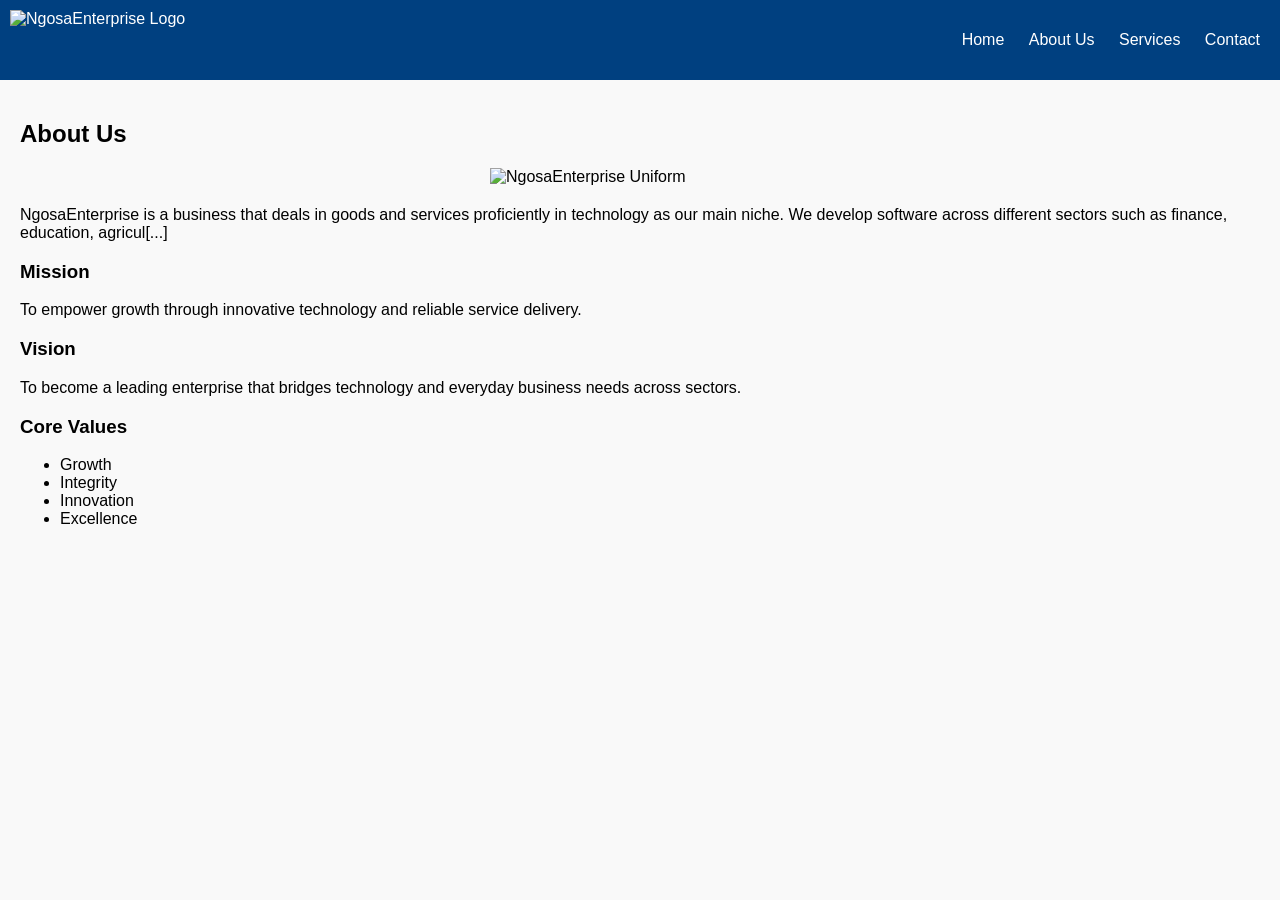
==== about.html @ 55efbb91 "Move website files to root directory for GitHub Pages deployment" ====
<!DOCTYPE html>
<html lang="en">
<head>
  <meta charset="UTF-8">
  <title>NgosaEnterprise - About Us</title>
  <link rel="stylesheet" href="style.css">
</head>
<body>
  <header>
    <img src="images/logo.png" alt="NgosaEnterprise Logo" class="logo">
    <nav>
      <a href="index.html">Home</a>
      <a href="about.html">About Us</a>
      <a href="services.html">Services</a>
      <a href="contact.html">Contact</a>
    </nav>
  </header>

  <section class="content">
    <h2>About Us</h2>
    <img src="images/uniform.jpg" alt="NgosaEnterprise Uniform" class="about-img">
    <p>NgosaEnterprise is a business that deals in goods and services proficiently in technology as our main niche. We develop software across different sectors such as finance, education, agricul[...]</p>

    <h3>Mission</h3>
    <p>To empower growth through innovative technology and reliable service delivery.</p>

    <h3>Vision</h3>
    <p>To become a leading enterprise that bridges technology and everyday business needs across sectors.</p>

    <h3>Core Values</h3>
    <ul>
      <li>Growth</li>
      <li>Integrity</li>
      <li>Innovation</li>
      <li>Excellence</li>
    </ul>
  </section>
</body>
</html>
---- style.css ----
body {
  font-family: Arial, sans-serif;
  margin: 0;
  background-color: #f9f9f9;
}

header {
  background-color: #004080;
  color: white;
  padding: 10px;
  display: flex;
  align-items: center;
  justify-content: space-between;
}

.logo {
  height: 60px;
}

nav a {
  color: white;
  margin: 0 10px;
  text-decoration: none;
}

nav a:hover {
  text-decoration: underline;
}

.hero {
  background: url("images/banner.jpg") no-repeat center center;
  background-size: cover;
  color: white;
  padding: 100px;
  text-align: center;
}

.features {
  display: flex;
  justify-content: space-around;
  padding: 20px;
}

.feature {
  background: #eee;
  padding: 20px;
  border-radius: 8px;
  width: 30%;
  text-align: center;
}

.content {
  padding: 20px;
}

.about-img {
  max-width: 300px;
  display: block;
  margin: 20px auto;
}

.gallery {
  display: flex;
  justify-content: space-around;
  flex-wrap: wrap;
}

.gallery .item {
  width: 45%;
  margin: 10px;
  text-align: center;
}

.gallery img {
  max-width: 100%;
  border-radius: 8px;
}

.btn {
  background-color: #8B4513;
  color: white;
  padding: 10px 20px;
  margin: 10px;
  border: none;
  cursor: pointer;
  text-decoration: none;
}

.btn:hover {
  background-color: #5a2e0d;
}
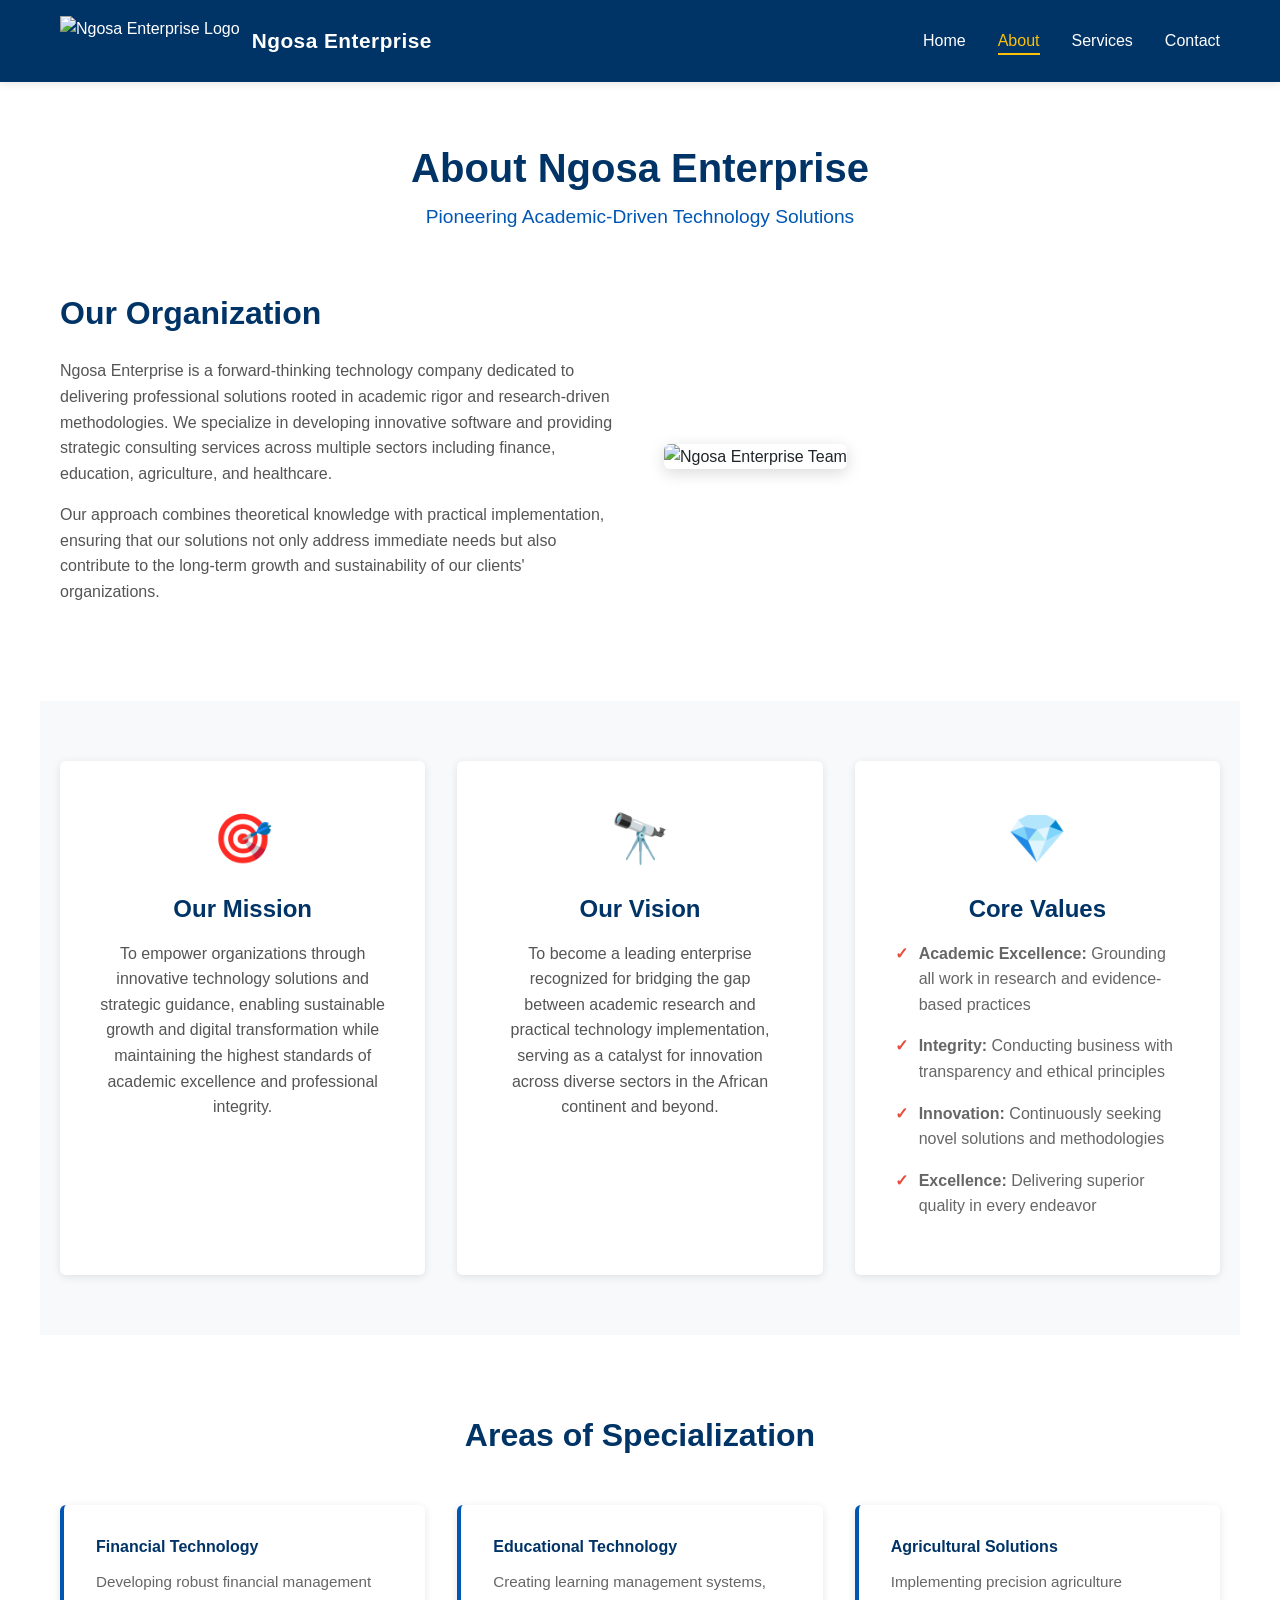
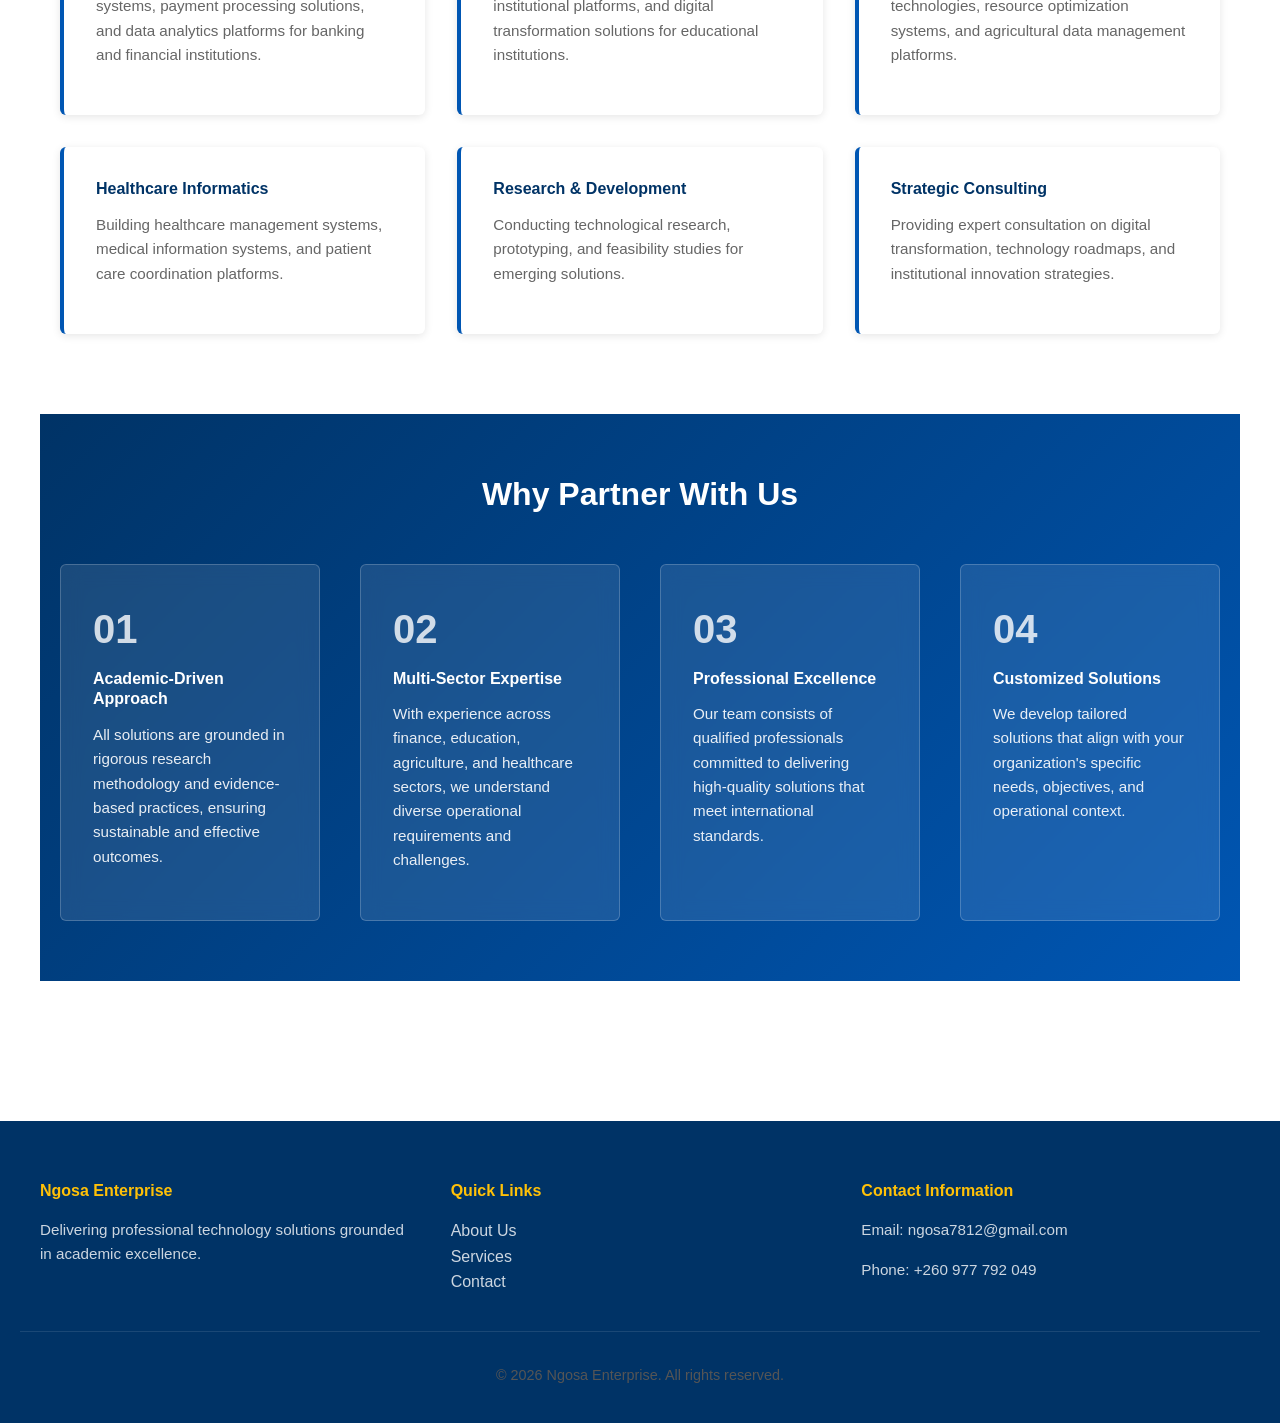
==== commit 0bd94aff: "Redesign website with professional academic standards and improved UI/UX" ====
--- a/about.html
+++ b/about.html
@@ -2,38 +2,373 @@
 <html lang="en">
 <head>
   <meta charset="UTF-8">
-  <title>NgosaEnterprise - About Us</title>
+  <meta name="viewport" content="width=device-width, initial-scale=1.0">
+  <meta name="description" content="About Ngosa Enterprise - Our mission, vision, and commitment to academic excellence">
+  <title>About Us | Ngosa Enterprise</title>
   <link rel="stylesheet" href="style.css">
 </head>
 <body>
-  <header>
-    <img src="images/logo.png" alt="NgosaEnterprise Logo" class="logo">
-    <nav>
-      <a href="index.html">Home</a>
-      <a href="about.html">About Us</a>
-      <a href="services.html">Services</a>
-      <a href="contact.html">Contact</a>
-    </nav>
-  </header>
-
-  <section class="content">
-    <h2>About Us</h2>
-    <img src="images/uniform.jpg" alt="NgosaEnterprise Uniform" class="about-img">
-    <p>NgosaEnterprise is a business that deals in goods and services proficiently in technology as our main niche. We develop software across different sectors such as finance, education, agricul[...]</p>
-
-    <h3>Mission</h3>
-    <p>To empower growth through innovative technology and reliable service delivery.</p>
-
-    <h3>Vision</h3>
-    <p>To become a leading enterprise that bridges technology and everyday business needs across sectors.</p>
-
-    <h3>Core Values</h3>
-    <ul>
-      <li>Growth</li>
-      <li>Integrity</li>
-      <li>Innovation</li>
-      <li>Excellence</li>
-    </ul>
-  </section>
+  <!-- Navigation Bar -->
+  <nav class="navbar">
+    <div class="nav-container">
+      <div class="logo-section">
+        <img src="images/logo.png" alt="Ngosa Enterprise Logo" class="logo">
+        <span class="brand-name">Ngosa Enterprise</span>
+      </div>
+      <ul class="nav-menu">
+        <li><a href="index.html" class="nav-link">Home</a></li>
+        <li><a href="about.html" class="nav-link active">About</a></li>
+        <li><a href="services.html" class="nav-link">Services</a></li>
+        <li><a href="contact.html" class="nav-link">Contact</a></li>
+      </ul>
+    </div>
+  </nav>
+
+  <!-- Main Content -->
+  <main class="page-content">
+    <div class="container">
+      <!-- Page Header -->
+      <section class="page-header">
+        <h1>About Ngosa Enterprise</h1>
+        <p class="page-subtitle">Pioneering Academic-Driven Technology Solutions</p>
+      </section>
+
+      <!-- Company Overview -->
+      <section class="about-section">
+        <div class="about-grid">
+          <div class="about-text">
+            <h2>Our Organization</h2>
+            <p>Ngosa Enterprise is a forward-thinking technology company dedicated to delivering professional solutions rooted in academic rigor and research-driven methodologies. We specialize in developing innovative software and providing strategic consulting services across multiple sectors including finance, education, agriculture, and healthcare.</p>
+            <p>Our approach combines theoretical knowledge with practical implementation, ensuring that our solutions not only address immediate needs but also contribute to the long-term growth and sustainability of our clients' organizations.</p>
+          </div>
+          <div class="about-image">
+            <img src="images/company-overview.jpg" alt="Ngosa Enterprise Team" class="about-img">
+          </div>
+        </div>
+      </section>
+
+      <!-- Mission, Vision, Values -->
+      <section class="mission-vision-section">
+        <div class="mvv-grid">
+          <div class="mvv-card">
+            <div class="mvv-icon">🎯</div>
+            <h3>Our Mission</h3>
+            <p>To empower organizations through innovative technology solutions and strategic guidance, enabling sustainable growth and digital transformation while maintaining the highest standards of academic excellence and professional integrity.</p>
+          </div>
+          <div class="mvv-card">
+            <div class="mvv-icon">🔭</div>
+            <h3>Our Vision</h3>
+            <p>To become a leading enterprise recognized for bridging the gap between academic research and practical technology implementation, serving as a catalyst for innovation across diverse sectors in the African continent and beyond.</p>
+          </div>
+          <div class="mvv-card">
+            <div class="mvv-icon">💎</div>
+            <h3>Core Values</h3>
+            <ul class="values-list">
+              <li><strong>Academic Excellence:</strong> Grounding all work in research and evidence-based practices</li>
+              <li><strong>Integrity:</strong> Conducting business with transparency and ethical principles</li>
+              <li><strong>Innovation:</strong> Continuously seeking novel solutions and methodologies</li>
+              <li><strong>Excellence:</strong> Delivering superior quality in every endeavor</li>
+            </ul>
+          </div>
+        </div>
+      </section>
+
+      <!-- Expertise Areas -->
+      <section class="expertise-section">
+        <h2>Areas of Specialization</h2>
+        <div class="expertise-grid">
+          <div class="expertise-item">
+            <h4>Financial Technology</h4>
+            <p>Developing robust financial management systems, payment processing solutions, and data analytics platforms for banking and financial institutions.</p>
+          </div>
+          <div class="expertise-item">
+            <h4>Educational Technology</h4>
+            <p>Creating learning management systems, institutional platforms, and digital transformation solutions for educational institutions.</p>
+          </div>
+          <div class="expertise-item">
+            <h4>Agricultural Solutions</h4>
+            <p>Implementing precision agriculture technologies, resource optimization systems, and agricultural data management platforms.</p>
+          </div>
+          <div class="expertise-item">
+            <h4>Healthcare Informatics</h4>
+            <p>Building healthcare management systems, medical information systems, and patient care coordination platforms.</p>
+          </div>
+          <div class="expertise-item">
+            <h4>Research & Development</h4>
+            <p>Conducting technological research, prototyping, and feasibility studies for emerging solutions.</p>
+          </div>
+          <div class="expertise-item">
+            <h4>Strategic Consulting</h4>
+            <p>Providing expert consultation on digital transformation, technology roadmaps, and institutional innovation strategies.</p>
+          </div>
+        </div>
+      </section>
+
+      <!-- Why Choose Us -->
+      <section class="why-choose-section">
+        <h2>Why Partner With Us</h2>
+        <div class="why-grid">
+          <div class="why-item">
+            <span class="why-number">01</span>
+            <h4>Academic-Driven Approach</h4>
+            <p>All solutions are grounded in rigorous research methodology and evidence-based practices, ensuring sustainable and effective outcomes.</p>
+          </div>
+          <div class="why-item">
+            <span class="why-number">02</span>
+            <h4>Multi-Sector Expertise</h4>
+            <p>With experience across finance, education, agriculture, and healthcare sectors, we understand diverse operational requirements and challenges.</p>
+          </div>
+          <div class="why-item">
+            <span class="why-number">03</span>
+            <h4>Professional Excellence</h4>
+            <p>Our team consists of qualified professionals committed to delivering high-quality solutions that meet international standards.</p>
+          </div>
+          <div class="why-item">
+            <span class="why-number">04</span>
+            <h4>Customized Solutions</h4>
+            <p>We develop tailored solutions that align with your organization's specific needs, objectives, and operational context.</p>
+          </div>
+        </div>
+      </section>
+    </div>
+  </main>
+
+  <!-- Footer -->
+  <footer class="footer">
+    <div class="footer-content">
+      <div class="footer-section">
+        <h4>Ngosa Enterprise</h4>
+        <p>Delivering professional technology solutions grounded in academic excellence.</p>
+      </div>
+      <div class="footer-section">
+        <h4>Quick Links</h4>
+        <ul>
+          <li><a href="about.html">About Us</a></li>
+          <li><a href="services.html">Services</a></li>
+          <li><a href="contact.html">Contact</a></li>
+        </ul>
+      </div>
+      <div class="footer-section">
+        <h4>Contact Information</h4>
+        <p>Email: ngosa7812@gmail.com</p>
+        <p>Phone: +260 977 792 049</p>
+      </div>
+    </div>
+    <div class="footer-bottom">
+      <p>&copy; 2026 Ngosa Enterprise. All rights reserved.</p>
+    </div>
+  </footer>
+
+  <style>
+    .page-content {
+      padding: 60px 20px;
+      min-height: calc(100vh - 200px);
+    }
+
+    .page-header {
+      text-align: center;
+      margin-bottom: 60px;
+    }
+
+    .page-header h1 {
+      color: var(--primary-color);
+      margin-bottom: 0.5rem;
+    }
+
+    .page-subtitle {
+      font-size: 1.2rem;
+      color: var(--secondary-color);
+      font-weight: 500;
+    }
+
+    /* About Section */
+    .about-section {
+      margin-bottom: 80px;
+    }
+
+    .about-grid {
+      display: grid;
+      grid-template-columns: 1fr 1fr;
+      gap: 3rem;
+      align-items: center;
+    }
+
+    .about-text h2 {
+      color: var(--primary-color);
+      margin-bottom: 1.5rem;
+    }
+
+    .about-img {
+      max-width: 100%;
+      border-radius: var(--border-radius);
+      box-shadow: var(--shadow-lg);
+    }
+
+    /* Mission Vision Values */
+    .mission-vision-section {
+      margin-bottom: 80px;
+      background-color: var(--light-bg);
+      padding: 60px 20px;
+      margin-left: -20px;
+      margin-right: -20px;
+    }
+
+    .mvv-grid {
+      display: grid;
+      grid-template-columns: repeat(auto-fit, minmax(280px, 1fr));
+      gap: 2rem;
+    }
+
+    .mvv-card {
+      background: white;
+      padding: 2.5rem;
+      border-radius: var(--border-radius);
+      box-shadow: var(--shadow);
+      text-align: center;
+      transition: all 0.3s ease;
+    }
+
+    .mvv-card:hover {
+      box-shadow: var(--shadow-lg);
+      transform: translateY(-5px);
+    }
+
+    .mvv-icon {
+      font-size: 3rem;
+      margin-bottom: 1rem;
+    }
+
+    .mvv-card h3 {
+      color: var(--primary-color);
+      margin-bottom: 1rem;
+    }
+
+    .values-list {
+      text-align: left;
+      list-style: none;
+    }
+
+    .values-list li {
+      margin-bottom: 1rem;
+      padding-left: 1.5rem;
+      position: relative;
+      color: #666;
+    }
+
+    .values-list li::before {
+      content: '✓';
+      position: absolute;
+      left: 0;
+      color: var(--accent-color);
+      font-weight: bold;
+    }
+
+    /* Expertise Section */
+    .expertise-section {
+      margin-bottom: 80px;
+    }
+
+    .expertise-section h2 {
+      color: var(--primary-color);
+      text-align: center;
+      margin-bottom: 3rem;
+    }
+
+    .expertise-grid {
+      display: grid;
+      grid-template-columns: repeat(auto-fit, minmax(280px, 1fr));
+      gap: 2rem;
+    }
+
+    .expertise-item {
+      background: white;
+      padding: 2rem;
+      border-left: 4px solid var(--secondary-color);
+      border-radius: var(--border-radius);
+      box-shadow: var(--shadow);
+      transition: all 0.3s ease;
+    }
+
+    .expertise-item:hover {
+      border-left-color: var(--accent-color);
+      box-shadow: var(--shadow-lg);
+    }
+
+    .expertise-item h4 {
+      color: var(--primary-color);
+      margin-bottom: 0.8rem;
+    }
+
+    .expertise-item p {
+      color: #666;
+      font-size: 0.95rem;
+    }
+
+    /* Why Choose Section */
+    .why-choose-section {
+      background: linear-gradient(135deg, var(--primary-color) 0%, var(--secondary-color) 100%);
+      color: white;
+      padding: 60px 20px;
+      margin-left: -20px;
+      margin-right: -20px;
+      margin-bottom: 80px;
+    }
+
+    .why-choose-section h2 {
+      color: white;
+      text-align: center;
+      margin-bottom: 3rem;
+    }
+
+    .why-grid {
+      display: grid;
+      grid-template-columns: repeat(auto-fit, minmax(250px, 1fr));
+      gap: 2.5rem;
+    }
+
+    .why-item {
+      background: rgba(255, 255, 255, 0.1);
+      padding: 2rem;
+      border-radius: var(--border-radius);
+      backdrop-filter: blur(10px);
+      transition: all 0.3s ease;
+      border: 1px solid rgba(255, 255, 255, 0.2);
+    }
+
+    .why-item:hover {
+      background: rgba(255, 255, 255, 0.15);
+      transform: translateY(-5px);
+    }
+
+    .why-number {
+      display: block;
+      font-size: 2.5rem;
+      font-weight: 700;
+      margin-bottom: 0.5rem;
+      opacity: 0.8;
+    }
+
+    .why-item h4 {
+      color: white;
+      margin-bottom: 0.8rem;
+    }
+
+    .why-item p {
+      color: rgba(255, 255, 255, 0.9);
+      font-size: 0.95rem;
+    }
+
+    /* Responsive */
+    @media (max-width: 768px) {
+      .about-grid {
+        grid-template-columns: 1fr;
+        gap: 2rem;
+      }
+
+      .page-content {
+        padding: 40px 20px;
+      }
+    }
+  </style>
 </body>
 </html>
--- a/style.css
+++ b/style.css
@@ -1,91 +1,411 @@
+/* ============================================
+   NGOSA ENTERPRISE - PROFESSIONAL STYLESHEET
+   Academic-Driven Design System
+   ============================================ */
+
+/* ROOT VARIABLES */
+:root {
+  --primary-color: #003366;
+  --secondary-color: #0056b3;
+  --accent-color: #e74c3c;
+  --light-bg: #f8f9fa;
+  --dark-text: #212529;
+  --border-color: #dee2e6;
+  --shadow: 0 2px 8px rgba(0, 0, 0, 0.1);
+  --shadow-lg: 0 4px 16px rgba(0, 0, 0, 0.15);
+  --font-primary: 'Segoe UI', Tahoma, Geneva, Verdana, sans-serif;
+  --font-size-base: 16px;
+  --border-radius: 6px;
+}
+
+/* RESET AND BASE STYLES */
+* {
+  margin: 0;
+  padding: 0;
+  box-sizing: border-box;
+}
+
+html {
+  scroll-behavior: smooth;
+}
+
 body {
-  font-family: Arial, sans-serif;
-  margin: 0;
-  background-color: #f9f9f9;
-}
-
-header {
-  background-color: #004080;
-  color: white;
-  padding: 10px;
+  font-family: var(--font-primary);
+  font-size: var(--font-size-base);
+  line-height: 1.6;
+  color: var(--dark-text);
+  background-color: #ffffff;
+}
+
+.container {
+  max-width: 1200px;
+  margin: 0 auto;
+  padding: 0 20px;
+}
+
+/* TYPOGRAPHY */
+h1, h2, h3, h4, h5, h6 {
+  font-weight: 600;
+  line-height: 1.3;
+  margin-bottom: 1rem;
+}
+
+h1 {
+  font-size: 2.5rem;
+}
+
+h2 {
+  font-size: 2rem;
+}
+
+h3 {
+  font-size: 1.5rem;
+}
+
+p {
+  margin-bottom: 1rem;
+  color: #555;
+}
+
+/* NAVIGATION BAR */
+.navbar {
+  background-color: var(--primary-color);
+  color: white;
+  padding: 1rem 0;
+  box-shadow: var(--shadow);
+  position: sticky;
+  top: 0;
+  z-index: 100;
+}
+
+.nav-container {
+  max-width: 1200px;
+  margin: 0 auto;
+  padding: 0 20px;
+  display: flex;
+  justify-content: space-between;
+  align-items: center;
+}
+
+.logo-section {
   display: flex;
   align-items: center;
-  justify-content: space-between;
+  gap: 12px;
 }
 
 .logo {
-  height: 60px;
-}
-
-nav a {
-  color: white;
-  margin: 0 10px;
+  height: 50px;
+  width: auto;
+}
+
+.brand-name {
+  font-size: 1.3rem;
+  font-weight: 700;
+  letter-spacing: 0.5px;
+}
+
+.nav-menu {
+  display: flex;
+  list-style: none;
+  gap: 2rem;
+}
+
+.nav-link {
+  color: white;
   text-decoration: none;
-}
-
-nav a:hover {
-  text-decoration: underline;
-}
-
-.hero {
-  background: url("images/banner.jpg") no-repeat center center;
-  background-size: cover;
-  color: white;
-  padding: 100px;
+  font-weight: 500;
+  transition: color 0.3s ease, border-bottom 0.3s ease;
+  padding-bottom: 4px;
+  border-bottom: 2px solid transparent;
+}
+
+.nav-link:hover,
+.nav-link.active {
+  color: #ffc107;
+  border-bottom-color: #ffc107;
+}
+
+/* HERO SECTION */
+.hero-section {
+  background: linear-gradient(135deg, var(--primary-color) 0%, var(--secondary-color) 100%);
+  color: white;
+  padding: 120px 20px;
   text-align: center;
-}
-
-.features {
+  margin-bottom: 60px;
+}
+
+.hero-content {
+  max-width: 1000px;
+  margin: 0 auto;
+}
+
+.hero-title {
+  font-size: 3rem;
+  margin-bottom: 1rem;
+  font-weight: 700;
+}
+
+.hero-subtitle {
+  font-size: 1.3rem;
+  margin-bottom: 2rem;
+  color: rgba(255, 255, 255, 0.95);
+  font-weight: 300;
+}
+
+.hero-buttons {
   display: flex;
-  justify-content: space-around;
-  padding: 20px;
-}
-
-.feature {
-  background: #eee;
-  padding: 20px;
-  border-radius: 8px;
-  width: 30%;
+  gap: 1rem;
+  justify-content: center;
+  flex-wrap: wrap;
+}
+
+/* BUTTONS */
+.btn {
+  display: inline-block;
+  padding: 12px 28px;
+  border-radius: var(--border-radius);
+  text-decoration: none;
+  font-weight: 600;
+  transition: all 0.3s ease;
+  cursor: pointer;
+  border: 2px solid transparent;
+  font-size: 1rem;
+}
+
+.btn-primary {
+  background-color: var(--accent-color);
+  color: white;
+}
+
+.btn-primary:hover {
+  background-color: #c0392b;
+  transform: translateY(-2px);
+  box-shadow: var(--shadow-lg);
+}
+
+.btn-secondary {
+  background-color: white;
+  color: var(--primary-color);
+  border-color: white;
+}
+
+.btn-secondary:hover {
+  background-color: var(--light-bg);
+  transform: translateY(-2px);
+}
+
+.btn-large {
+  padding: 15px 40px;
+  font-size: 1.1rem;
+}
+
+/* COMPETENCIES SECTION */
+.competencies-section {
+  padding: 80px 20px;
+  background-color: var(--light-bg);
+}
+
+.section-title {
   text-align: center;
-}
-
-.content {
-  padding: 20px;
-}
-
-.about-img {
-  max-width: 300px;
-  display: block;
-  margin: 20px auto;
-}
-
-.gallery {
-  display: flex;
-  justify-content: space-around;
-  flex-wrap: wrap;
-}
-
-.gallery .item {
-  width: 45%;
-  margin: 10px;
+  margin-bottom: 3rem;
+  color: var(--primary-color);
+  position: relative;
+  padding-bottom: 1rem;
+}
+
+.section-title::after {
+  content: '';
+  position: absolute;
+  bottom: 0;
+  left: 50%;
+  transform: translateX(-50%);
+  width: 60px;
+  height: 4px;
+  background-color: var(--accent-color);
+  border-radius: 2px;
+}
+
+.competencies-grid {
+  display: grid;
+  grid-template-columns: repeat(auto-fit, minmax(280px, 1fr));
+  gap: 2rem;
+}
+
+.competency-card {
+  background: white;
+  padding: 2rem;
+  border-radius: var(--border-radius);
+  box-shadow: var(--shadow);
   text-align: center;
-}
-
-.gallery img {
-  max-width: 100%;
-  border-radius: 8px;
-}
-
-.btn {
-  background-color: #8B4513;
-  color: white;
-  padding: 10px 20px;
-  margin: 10px;
-  border: none;
-  cursor: pointer;
+  transition: all 0.3s ease;
+  border-top: 4px solid var(--accent-color);
+}
+
+.competency-card:hover {
+  box-shadow: var(--shadow-lg);
+  transform: translateY(-5px);
+}
+
+.card-icon {
+  font-size: 3rem;
+  margin-bottom: 1rem;
+}
+
+.competency-card h3 {
+  color: var(--primary-color);
+  margin-bottom: 1rem;
+}
+
+.competency-card p {
+  color: #666;
+  font-size: 0.95rem;
+  line-height: 1.7;
+}
+
+/* SECTORS SECTION */
+.sectors-section {
+  padding: 80px 20px;
+  background-color: white;
+}
+
+.sectors-list {
+  display: grid;
+  grid-template-columns: repeat(auto-fit, minmax(250px, 1fr));
+  gap: 2rem;
+}
+
+.sector-item {
+  background: white;
+  padding: 2rem;
+  border-left: 4px solid var(--secondary-color);
+  border-radius: var(--border-radius);
+  box-shadow: var(--shadow);
+  transition: all 0.3s ease;
+}
+
+.sector-item:hover {
+  box-shadow: var(--shadow-lg);
+  border-left-color: var(--accent-color);
+}
+
+.sector-badge {
+  display: inline-block;
+  background-color: var(--primary-color);
+  color: white;
+  padding: 6px 12px;
+  border-radius: 20px;
+  font-size: 0.85rem;
+  font-weight: 600;
+  margin-bottom: 1rem;
+}
+
+.sector-item p {
+  color: #666;
+  font-size: 0.95rem;
+}
+
+/* CTA SECTION */
+.cta-section {
+  background: linear-gradient(135deg, var(--primary-color) 0%, var(--secondary-color) 100%);
+  color: white;
+  padding: 80px 20px;
+  text-align: center;
+}
+
+.cta-section h2 {
+  color: white;
+  margin-bottom: 1rem;
+}
+
+.cta-section p {
+  color: rgba(255, 255, 255, 0.95);
+  font-size: 1.1rem;
+  margin-bottom: 2rem;
+}
+
+/* FOOTER */
+.footer {
+  background-color: var(--primary-color);
+  color: white;
+  padding: 60px 20px 20px;
+}
+
+.footer-content {
+  max-width: 1200px;
+  margin: 0 auto;
+  display: grid;
+  grid-template-columns: repeat(auto-fit, minmax(250px, 1fr));
+  gap: 2rem;
+  margin-bottom: 2rem;
+}
+
+.footer-section h4 {
+  color: #ffc107;
+  margin-bottom: 1rem;
+}
+
+.footer-section p {
+  color: rgba(255, 255, 255, 0.8);
+  font-size: 0.95rem;
+}
+
+.footer-section ul {
+  list-style: none;
+}
+
+.footer-section a {
+  color: rgba(255, 255, 255, 0.8);
   text-decoration: none;
-}
-
-.btn:hover {
-  background-color: #5a2e0d;
+  transition: color 0.3s ease;
+}
+
+.footer-section a:hover {
+  color: #ffc107;
+}
+
+.footer-bottom {
+  text-align: center;
+  padding-top: 2rem;
+  border-top: 1px solid rgba(255, 255, 255, 0.1);
+  color: rgba(255, 255, 255, 0.7);
+  font-size: 0.9rem;
+}
+
+/* RESPONSIVE DESIGN */
+@media (max-width: 768px) {
+  .nav-menu {
+    flex-direction: column;
+    gap: 1rem;
+  }
+
+  .hero-title {
+    font-size: 2rem;
+  }
+
+  .hero-subtitle {
+    font-size: 1rem;
+  }
+
+  .hero-buttons {
+    flex-direction: column;
+    align-items: center;
+  }
+
+  .btn {
+    width: 100%;
+    max-width: 300px;
+  }
+
+  h1 {
+    font-size: 2rem;
+  }
+
+  h2 {
+    font-size: 1.5rem;
+  }
+
+  .competencies-grid,
+  .sectors-list {
+    grid-template-columns: 1fr;
+  }
 }
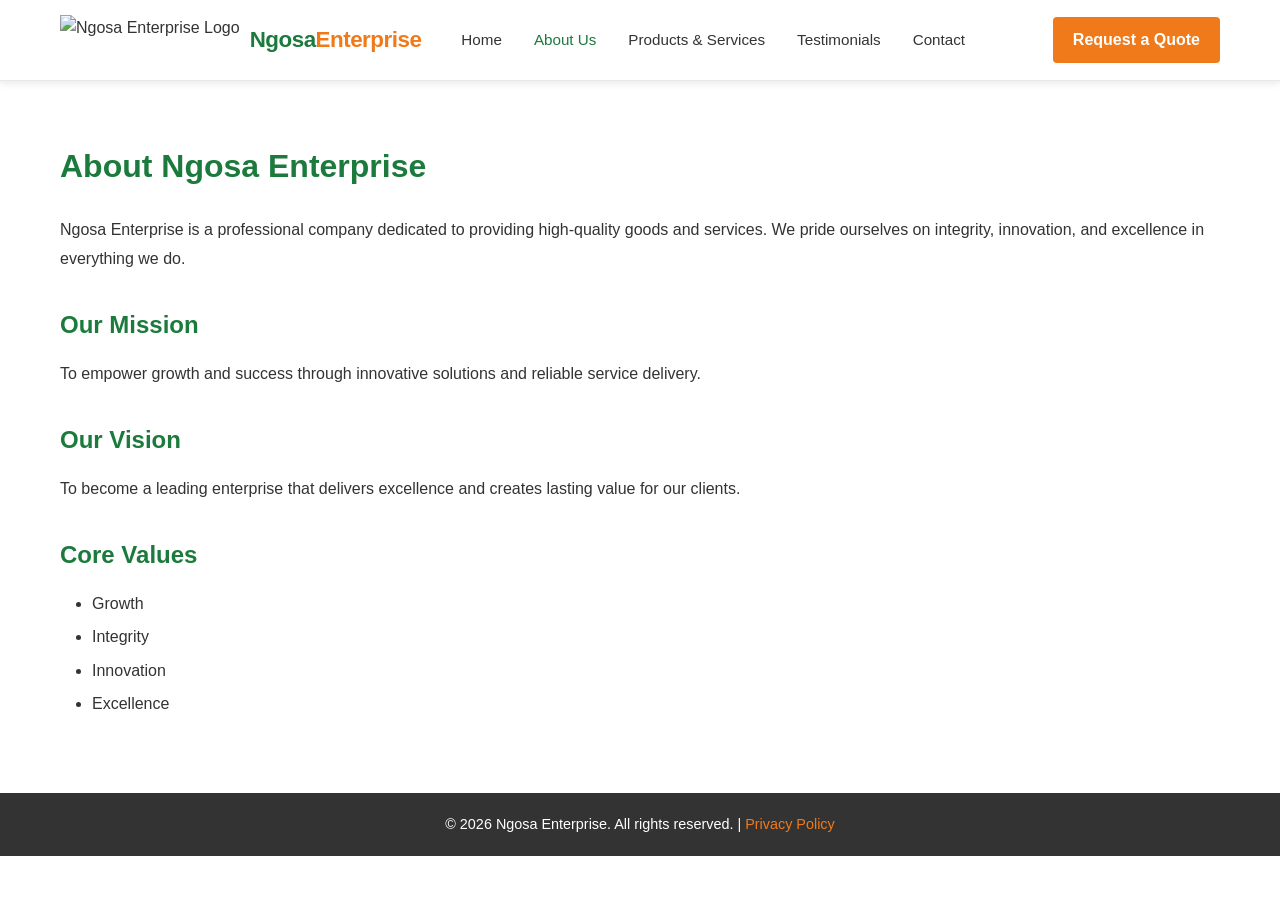
==== commit f674db44: "Redesign website with professional business layout - green and orange theme" ====
--- a/about.html
+++ b/about.html
@@ -3,159 +3,59 @@
 <head>
   <meta charset="UTF-8">
   <meta name="viewport" content="width=device-width, initial-scale=1.0">
-  <meta name="description" content="About Ngosa Enterprise - Our mission, vision, and commitment to academic excellence">
+  <meta name="description" content="About Ngosa Enterprise - Learn more about our company">
   <title>About Us | Ngosa Enterprise</title>
   <link rel="stylesheet" href="style.css">
 </head>
 <body>
-  <!-- Navigation Bar -->
-  <nav class="navbar">
-    <div class="nav-container">
-      <div class="logo-section">
-        <img src="images/logo.png" alt="Ngosa Enterprise Logo" class="logo">
-        <span class="brand-name">Ngosa Enterprise</span>
+  <!-- Header/Navigation -->
+  <header class="header">
+    <div class="container">
+      <div class="nav-wrapper">
+        <div class="logo-section">
+          <img src="images/logo.png" alt="Ngosa Enterprise Logo" class="logo">
+          <span class="brand-text"><span class="brand-ngosa">Ngosa</span><span class="brand-enterprise">Enterprise</span></span>
+        </div>
+        <nav class="navigation">
+          <ul class="nav-menu">
+            <li><a href="index.html" class="nav-link">Home</a></li>
+            <li><a href="about.html" class="nav-link active">About Us</a></li>
+            <li><a href="services.html" class="nav-link">Products & Services</a></li>
+            <li><a href="index.html#testimonials" class="nav-link">Testimonials</a></li>
+            <li><a href="contact.html" class="nav-link">Contact</a></li>
+          </ul>
+        </nav>
+        <a href="contact.html" class="btn-quote">Request a Quote</a>
       </div>
-      <ul class="nav-menu">
-        <li><a href="index.html" class="nav-link">Home</a></li>
-        <li><a href="about.html" class="nav-link active">About</a></li>
-        <li><a href="services.html" class="nav-link">Services</a></li>
-        <li><a href="contact.html" class="nav-link">Contact</a></li>
-      </ul>
     </div>
-  </nav>
+  </header>
 
-  <!-- Main Content -->
+  <!-- Page Content -->
   <main class="page-content">
     <div class="container">
-      <!-- Page Header -->
-      <section class="page-header">
-        <h1>About Ngosa Enterprise</h1>
-        <p class="page-subtitle">Pioneering Academic-Driven Technology Solutions</p>
-      </section>
-
-      <!-- Company Overview -->
-      <section class="about-section">
-        <div class="about-grid">
-          <div class="about-text">
-            <h2>Our Organization</h2>
-            <p>Ngosa Enterprise is a forward-thinking technology company dedicated to delivering professional solutions rooted in academic rigor and research-driven methodologies. We specialize in developing innovative software and providing strategic consulting services across multiple sectors including finance, education, agriculture, and healthcare.</p>
-            <p>Our approach combines theoretical knowledge with practical implementation, ensuring that our solutions not only address immediate needs but also contribute to the long-term growth and sustainability of our clients' organizations.</p>
-          </div>
-          <div class="about-image">
-            <img src="images/company-overview.jpg" alt="Ngosa Enterprise Team" class="about-img">
-          </div>
-        </div>
-      </section>
-
-      <!-- Mission, Vision, Values -->
-      <section class="mission-vision-section">
-        <div class="mvv-grid">
-          <div class="mvv-card">
-            <div class="mvv-icon">🎯</div>
-            <h3>Our Mission</h3>
-            <p>To empower organizations through innovative technology solutions and strategic guidance, enabling sustainable growth and digital transformation while maintaining the highest standards of academic excellence and professional integrity.</p>
-          </div>
-          <div class="mvv-card">
-            <div class="mvv-icon">🔭</div>
-            <h3>Our Vision</h3>
-            <p>To become a leading enterprise recognized for bridging the gap between academic research and practical technology implementation, serving as a catalyst for innovation across diverse sectors in the African continent and beyond.</p>
-          </div>
-          <div class="mvv-card">
-            <div class="mvv-icon">💎</div>
-            <h3>Core Values</h3>
-            <ul class="values-list">
-              <li><strong>Academic Excellence:</strong> Grounding all work in research and evidence-based practices</li>
-              <li><strong>Integrity:</strong> Conducting business with transparency and ethical principles</li>
-              <li><strong>Innovation:</strong> Continuously seeking novel solutions and methodologies</li>
-              <li><strong>Excellence:</strong> Delivering superior quality in every endeavor</li>
-            </ul>
-          </div>
-        </div>
-      </section>
-
-      <!-- Expertise Areas -->
-      <section class="expertise-section">
-        <h2>Areas of Specialization</h2>
-        <div class="expertise-grid">
-          <div class="expertise-item">
-            <h4>Financial Technology</h4>
-            <p>Developing robust financial management systems, payment processing solutions, and data analytics platforms for banking and financial institutions.</p>
-          </div>
-          <div class="expertise-item">
-            <h4>Educational Technology</h4>
-            <p>Creating learning management systems, institutional platforms, and digital transformation solutions for educational institutions.</p>
-          </div>
-          <div class="expertise-item">
-            <h4>Agricultural Solutions</h4>
-            <p>Implementing precision agriculture technologies, resource optimization systems, and agricultural data management platforms.</p>
-          </div>
-          <div class="expertise-item">
-            <h4>Healthcare Informatics</h4>
-            <p>Building healthcare management systems, medical information systems, and patient care coordination platforms.</p>
-          </div>
-          <div class="expertise-item">
-            <h4>Research & Development</h4>
-            <p>Conducting technological research, prototyping, and feasibility studies for emerging solutions.</p>
-          </div>
-          <div class="expertise-item">
-            <h4>Strategic Consulting</h4>
-            <p>Providing expert consultation on digital transformation, technology roadmaps, and institutional innovation strategies.</p>
-          </div>
-        </div>
-      </section>
-
-      <!-- Why Choose Us -->
-      <section class="why-choose-section">
-        <h2>Why Partner With Us</h2>
-        <div class="why-grid">
-          <div class="why-item">
-            <span class="why-number">01</span>
-            <h4>Academic-Driven Approach</h4>
-            <p>All solutions are grounded in rigorous research methodology and evidence-based practices, ensuring sustainable and effective outcomes.</p>
-          </div>
-          <div class="why-item">
-            <span class="why-number">02</span>
-            <h4>Multi-Sector Expertise</h4>
-            <p>With experience across finance, education, agriculture, and healthcare sectors, we understand diverse operational requirements and challenges.</p>
-          </div>
-          <div class="why-item">
-            <span class="why-number">03</span>
-            <h4>Professional Excellence</h4>
-            <p>Our team consists of qualified professionals committed to delivering high-quality solutions that meet international standards.</p>
-          </div>
-          <div class="why-item">
-            <span class="why-number">04</span>
-            <h4>Customized Solutions</h4>
-            <p>We develop tailored solutions that align with your organization's specific needs, objectives, and operational context.</p>
-          </div>
-        </div>
-      </section>
+      <h1>About Ngosa Enterprise</h1>
+      <p>Ngosa Enterprise is a professional company dedicated to providing high-quality goods and services. We pride ourselves on integrity, innovation, and excellence in everything we do.</p>
+      
+      <h2>Our Mission</h2>
+      <p>To empower growth and success through innovative solutions and reliable service delivery.</p>
+      
+      <h2>Our Vision</h2>
+      <p>To become a leading enterprise that delivers excellence and creates lasting value for our clients.</p>
+      
+      <h2>Core Values</h2>
+      <ul>
+        <li>Growth</li>
+        <li>Integrity</li>
+        <li>Innovation</li>
+        <li>Excellence</li>
+      </ul>
     </div>
   </main>
 
   <!-- Footer -->
   <footer class="footer">
-    <div class="footer-content">
-      <div class="footer-section">
-        <h4>Ngosa Enterprise</h4>
-        <p>Delivering professional technology solutions grounded in academic excellence.</p>
-      </div>
-      <div class="footer-section">
-        <h4>Quick Links</h4>
-        <ul>
-          <li><a href="about.html">About Us</a></li>
-          <li><a href="services.html">Services</a></li>
-          <li><a href="contact.html">Contact</a></li>
-        </ul>
-      </div>
-      <div class="footer-section">
-        <h4>Contact Information</h4>
-        <p>Email: ngosa7812@gmail.com</p>
-        <p>Phone: +260 977 792 049</p>
-      </div>
-    </div>
-    <div class="footer-bottom">
-      <p>&copy; 2026 Ngosa Enterprise. All rights reserved.</p>
+    <div class="container">
+      <p>&copy; 2026 Ngosa Enterprise. All rights reserved. | <a href="#">Privacy Policy</a></p>
     </div>
   </footer>
 
@@ -165,209 +65,31 @@
       min-height: calc(100vh - 200px);
     }
 
-    .page-header {
-      text-align: center;
-      margin-bottom: 60px;
-    }
-
-    .page-header h1 {
-      color: var(--primary-color);
-      margin-bottom: 0.5rem;
-    }
-
-    .page-subtitle {
-      font-size: 1.2rem;
-      color: var(--secondary-color);
-      font-weight: 500;
-    }
-
-    /* About Section */
-    .about-section {
-      margin-bottom: 80px;
-    }
-
-    .about-grid {
-      display: grid;
-      grid-template-columns: 1fr 1fr;
-      gap: 3rem;
-      align-items: center;
-    }
-
-    .about-text h2 {
-      color: var(--primary-color);
+    .page-content h1 {
+      color: var(--color-green);
       margin-bottom: 1.5rem;
     }
 
-    .about-img {
-      max-width: 100%;
-      border-radius: var(--border-radius);
-      box-shadow: var(--shadow-lg);
-    }
-
-    /* Mission Vision Values */
-    .mission-vision-section {
-      margin-bottom: 80px;
-      background-color: var(--light-bg);
-      padding: 60px 20px;
-      margin-left: -20px;
-      margin-right: -20px;
-    }
-
-    .mvv-grid {
-      display: grid;
-      grid-template-columns: repeat(auto-fit, minmax(280px, 1fr));
-      gap: 2rem;
-    }
-
-    .mvv-card {
-      background: white;
-      padding: 2.5rem;
-      border-radius: var(--border-radius);
-      box-shadow: var(--shadow);
-      text-align: center;
-      transition: all 0.3s ease;
-    }
-
-    .mvv-card:hover {
-      box-shadow: var(--shadow-lg);
-      transform: translateY(-5px);
-    }
-
-    .mvv-icon {
-      font-size: 3rem;
+    .page-content h2 {
+      color: var(--color-green);
+      margin-top: 2rem;
       margin-bottom: 1rem;
     }
 
-    .mvv-card h3 {
-      color: var(--primary-color);
+    .page-content p {
+      color: var(--color-dark);
+      margin-bottom: 1rem;
+      line-height: 1.8;
+    }
+
+    .page-content ul {
+      margin-left: 2rem;
       margin-bottom: 1rem;
     }
 
-    .values-list {
-      text-align: left;
-      list-style: none;
-    }
-
-    .values-list li {
-      margin-bottom: 1rem;
-      padding-left: 1.5rem;
-      position: relative;
-      color: #666;
-    }
-
-    .values-list li::before {
-      content: '✓';
-      position: absolute;
-      left: 0;
-      color: var(--accent-color);
-      font-weight: bold;
-    }
-
-    /* Expertise Section */
-    .expertise-section {
-      margin-bottom: 80px;
-    }
-
-    .expertise-section h2 {
-      color: var(--primary-color);
-      text-align: center;
-      margin-bottom: 3rem;
-    }
-
-    .expertise-grid {
-      display: grid;
-      grid-template-columns: repeat(auto-fit, minmax(280px, 1fr));
-      gap: 2rem;
-    }
-
-    .expertise-item {
-      background: white;
-      padding: 2rem;
-      border-left: 4px solid var(--secondary-color);
-      border-radius: var(--border-radius);
-      box-shadow: var(--shadow);
-      transition: all 0.3s ease;
-    }
-
-    .expertise-item:hover {
-      border-left-color: var(--accent-color);
-      box-shadow: var(--shadow-lg);
-    }
-
-    .expertise-item h4 {
-      color: var(--primary-color);
-      margin-bottom: 0.8rem;
-    }
-
-    .expertise-item p {
-      color: #666;
-      font-size: 0.95rem;
-    }
-
-    /* Why Choose Section */
-    .why-choose-section {
-      background: linear-gradient(135deg, var(--primary-color) 0%, var(--secondary-color) 100%);
-      color: white;
-      padding: 60px 20px;
-      margin-left: -20px;
-      margin-right: -20px;
-      margin-bottom: 80px;
-    }
-
-    .why-choose-section h2 {
-      color: white;
-      text-align: center;
-      margin-bottom: 3rem;
-    }
-
-    .why-grid {
-      display: grid;
-      grid-template-columns: repeat(auto-fit, minmax(250px, 1fr));
-      gap: 2.5rem;
-    }
-
-    .why-item {
-      background: rgba(255, 255, 255, 0.1);
-      padding: 2rem;
-      border-radius: var(--border-radius);
-      backdrop-filter: blur(10px);
-      transition: all 0.3s ease;
-      border: 1px solid rgba(255, 255, 255, 0.2);
-    }
-
-    .why-item:hover {
-      background: rgba(255, 255, 255, 0.15);
-      transform: translateY(-5px);
-    }
-
-    .why-number {
-      display: block;
-      font-size: 2.5rem;
-      font-weight: 700;
+    .page-content li {
       margin-bottom: 0.5rem;
-      opacity: 0.8;
-    }
-
-    .why-item h4 {
-      color: white;
-      margin-bottom: 0.8rem;
-    }
-
-    .why-item p {
-      color: rgba(255, 255, 255, 0.9);
-      font-size: 0.95rem;
-    }
-
-    /* Responsive */
-    @media (max-width: 768px) {
-      .about-grid {
-        grid-template-columns: 1fr;
-        gap: 2rem;
-      }
-
-      .page-content {
-        padding: 40px 20px;
-      }
+      color: var(--color-dark);
     }
   </style>
 </body>
--- a/style.css
+++ b/style.css
@@ -1,24 +1,23 @@
 /* ============================================
-   NGOSA ENTERPRISE - PROFESSIONAL STYLESHEET
-   Academic-Driven Design System
+   NGOSA ENTERPRISE - PROFESSIONAL BUSINESS WEBSITE
+   Green (#1B7A3C) & Orange (#F07A1A) Theme
    ============================================ */
 
 /* ROOT VARIABLES */
 :root {
-  --primary-color: #003366;
-  --secondary-color: #0056b3;
-  --accent-color: #e74c3c;
-  --light-bg: #f8f9fa;
-  --dark-text: #212529;
-  --border-color: #dee2e6;
+  --color-green: #1B7A3C;
+  --color-orange: #F07A1A;
+  --color-dark: #333333;
+  --color-light: #F5F5F5;
+  --color-white: #FFFFFF;
+  --color-gray: #999999;
+  --color-light-gray: #E8E8E8;
+  --font-primary: 'Segoe UI', Tahoma, Geneva, Verdana, sans-serif;
   --shadow: 0 2px 8px rgba(0, 0, 0, 0.1);
   --shadow-lg: 0 4px 16px rgba(0, 0, 0, 0.15);
-  --font-primary: 'Segoe UI', Tahoma, Geneva, Verdana, sans-serif;
-  --font-size-base: 16px;
-  --border-radius: 6px;
-}
-
-/* RESET AND BASE STYLES */
+}
+
+/* RESET */
 * {
   margin: 0;
   padding: 0;
@@ -31,10 +30,9 @@
 
 body {
   font-family: var(--font-primary);
-  font-size: var(--font-size-base);
+  color: var(--color-dark);
+  background-color: var(--color-white);
   line-height: 1.6;
-  color: var(--dark-text);
-  background-color: #ffffff;
 }
 
 .container {
@@ -43,45 +41,18 @@
   padding: 0 20px;
 }
 
-/* TYPOGRAPHY */
-h1, h2, h3, h4, h5, h6 {
-  font-weight: 600;
-  line-height: 1.3;
-  margin-bottom: 1rem;
-}
-
-h1 {
-  font-size: 2.5rem;
-}
-
-h2 {
-  font-size: 2rem;
-}
-
-h3 {
-  font-size: 1.5rem;
-}
-
-p {
-  margin-bottom: 1rem;
-  color: #555;
-}
-
-/* NAVIGATION BAR */
-.navbar {
-  background-color: var(--primary-color);
-  color: white;
-  padding: 1rem 0;
-  box-shadow: var(--shadow);
+/* HEADER/NAVIGATION */
+.header {
+  background-color: var(--color-white);
+  border-bottom: 1px solid var(--color-light-gray);
+  padding: 15px 0;
   position: sticky;
   top: 0;
   z-index: 100;
-}
-
-.nav-container {
-  max-width: 1200px;
-  margin: 0 auto;
-  padding: 0 20px;
+  box-shadow: var(--shadow);
+}
+
+.nav-wrapper {
   display: flex;
   justify-content: space-between;
   align-items: center;
@@ -90,7 +61,8 @@
 .logo-section {
   display: flex;
   align-items: center;
-  gap: 12px;
+  gap: 10px;
+  min-width: 220px;
 }
 
 .logo {
@@ -98,10 +70,23 @@
   width: auto;
 }
 
-.brand-name {
-  font-size: 1.3rem;
+.brand-text {
+  font-size: 1.4rem;
   font-weight: 700;
-  letter-spacing: 0.5px;
+  letter-spacing: -0.5px;
+}
+
+.brand-ngosa {
+  color: var(--color-green);
+}
+
+.brand-enterprise {
+  color: var(--color-orange);
+}
+
+.navigation {
+  flex: 1;
+  margin: 0 40px;
 }
 
 .nav-menu {
@@ -111,45 +96,53 @@
 }
 
 .nav-link {
-  color: white;
+  color: var(--color-dark);
   text-decoration: none;
   font-weight: 500;
-  transition: color 0.3s ease, border-bottom 0.3s ease;
-  padding-bottom: 4px;
-  border-bottom: 2px solid transparent;
+  transition: color 0.3s ease;
+  font-size: 0.95rem;
 }
 
 .nav-link:hover,
 .nav-link.active {
-  color: #ffc107;
-  border-bottom-color: #ffc107;
+  color: var(--color-green);
+}
+
+.btn-quote {
+  background-color: var(--color-orange);
+  color: var(--color-white);
+  padding: 10px 20px;
+  border-radius: 4px;
+  text-decoration: none;
+  font-weight: 600;
+  transition: background-color 0.3s ease;
+  white-space: nowrap;
+}
+
+.btn-quote:hover {
+  background-color: #E86A0A;
 }
 
 /* HERO SECTION */
 .hero-section {
-  background: linear-gradient(135deg, var(--primary-color) 0%, var(--secondary-color) 100%);
-  color: white;
+  background: linear-gradient(rgba(0, 0, 0, 0.4), rgba(0, 0, 0, 0.4)), url('images/banner.jpg') center/cover no-repeat;
+  color: var(--color-white);
   padding: 120px 20px;
   text-align: center;
   margin-bottom: 60px;
 }
 
-.hero-content {
-  max-width: 1000px;
-  margin: 0 auto;
-}
-
-.hero-title {
+.hero-content h1 {
   font-size: 3rem;
   margin-bottom: 1rem;
   font-weight: 700;
-}
-
-.hero-subtitle {
-  font-size: 1.3rem;
+  line-height: 1.3;
+}
+
+.hero-content p {
+  font-size: 1.2rem;
   margin-bottom: 2rem;
   color: rgba(255, 255, 255, 0.95);
-  font-weight: 300;
 }
 
 .hero-buttons {
@@ -162,227 +155,319 @@
 /* BUTTONS */
 .btn {
   display: inline-block;
-  padding: 12px 28px;
-  border-radius: var(--border-radius);
+  padding: 12px 30px;
+  border-radius: 4px;
   text-decoration: none;
   font-weight: 600;
   transition: all 0.3s ease;
   cursor: pointer;
-  border: 2px solid transparent;
+  border: none;
   font-size: 1rem;
 }
 
-.btn-primary {
-  background-color: var(--accent-color);
-  color: white;
-}
-
-.btn-primary:hover {
-  background-color: #c0392b;
+.btn-green {
+  background-color: var(--color-green);
+  color: var(--color-white);
+}
+
+.btn-green:hover {
+  background-color: #156830;
   transform: translateY(-2px);
-  box-shadow: var(--shadow-lg);
-}
-
-.btn-secondary {
-  background-color: white;
-  color: var(--primary-color);
-  border-color: white;
-}
-
-.btn-secondary:hover {
-  background-color: var(--light-bg);
+}
+
+.btn-orange {
+  background-color: var(--color-orange);
+  color: var(--color-white);
+}
+
+.btn-orange:hover {
+  background-color: #E86A0A;
   transform: translateY(-2px);
 }
 
-.btn-large {
-  padding: 15px 40px;
-  font-size: 1.1rem;
-}
-
-/* COMPETENCIES SECTION */
-.competencies-section {
-  padding: 80px 20px;
-  background-color: var(--light-bg);
-}
-
-.section-title {
-  text-align: center;
-  margin-bottom: 3rem;
-  color: var(--primary-color);
-  position: relative;
-  padding-bottom: 1rem;
-}
-
-.section-title::after {
-  content: '';
-  position: absolute;
-  bottom: 0;
-  left: 50%;
-  transform: translateX(-50%);
-  width: 60px;
-  height: 4px;
-  background-color: var(--accent-color);
-  border-radius: 2px;
-}
-
-.competencies-grid {
+.btn-full {
+  width: 100%;
+}
+
+/* FEATURES SECTION */
+.features-section {
+  background-color: var(--color-light);
+  padding: 60px 20px;
+  margin-bottom: 60px;
+}
+
+.features-grid {
   display: grid;
   grid-template-columns: repeat(auto-fit, minmax(280px, 1fr));
   gap: 2rem;
 }
 
-.competency-card {
-  background: white;
+.feature-card {
+  background-color: var(--color-white);
   padding: 2rem;
-  border-radius: var(--border-radius);
+  text-align: center;
+  border-radius: 4px;
   box-shadow: var(--shadow);
-  text-align: center;
   transition: all 0.3s ease;
-  border-top: 4px solid var(--accent-color);
-}
-
-.competency-card:hover {
+}
+
+.feature-card:hover {
   box-shadow: var(--shadow-lg);
   transform: translateY(-5px);
 }
 
-.card-icon {
+.feature-icon {
   font-size: 3rem;
   margin-bottom: 1rem;
 }
 
-.competency-card h3 {
-  color: var(--primary-color);
-  margin-bottom: 1rem;
-}
-
-.competency-card p {
-  color: #666;
+.feature-card h3 {
+  color: var(--color-dark);
+  margin-bottom: 0.5rem;
+  font-size: 1.3rem;
+}
+
+.feature-card p {
+  color: var(--color-gray);
   font-size: 0.95rem;
-  line-height: 1.7;
-}
-
-/* SECTORS SECTION */
-.sectors-section {
-  padding: 80px 20px;
-  background-color: white;
-}
-
-.sectors-list {
+}
+
+/* FEATURED SECTION */
+.featured-section {
+  padding: 60px 20px;
+  background-color: var(--color-white);
+}
+
+.section-title {
+  text-align: center;
+  font-size: 2rem;
+  color: var(--color-dark);
+  margin-bottom: 0.5rem;
+}
+
+.section-subtitle {
+  text-align: center;
+  color: var(--color-gray);
+  margin-bottom: 3rem;
+}
+
+.featured-grid {
   display: grid;
   grid-template-columns: repeat(auto-fit, minmax(250px, 1fr));
   gap: 2rem;
 }
 
-.sector-item {
-  background: white;
-  padding: 2rem;
-  border-left: 4px solid var(--secondary-color);
-  border-radius: var(--border-radius);
+.featured-item {
+  background-color: var(--color-white);
+  border-radius: 4px;
+  overflow: hidden;
   box-shadow: var(--shadow);
   transition: all 0.3s ease;
 }
 
-.sector-item:hover {
+.featured-item:hover {
   box-shadow: var(--shadow-lg);
-  border-left-color: var(--accent-color);
-}
-
-.sector-badge {
+  transform: translateY(-5px);
+}
+
+.featured-item img {
+  width: 100%;
+  height: 200px;
+  object-fit: cover;
+  display: block;
+}
+
+.featured-item h4 {
+  padding: 1rem;
+  text-align: center;
+  color: var(--color-dark);
+  font-size: 1.1rem;
+}
+
+/* TESTIMONIALS SECTION */
+.testimonials-section {
+  background: linear-gradient(135deg, var(--color-green) 0%, var(--color-green) 100%);
+  color: var(--color-white);
+  padding: 60px 20px;
+  margin: 60px 0;
+  position: relative;
+}
+
+.testimonial-title {
+  text-align: center;
+  font-size: 2rem;
+  margin-bottom: 2rem;
+  position: relative;
+  padding-bottom: 1rem;
+}
+
+.testimonial-title::before,
+.testimonial-title::after {
+  content: '';
+  position: absolute;
+  top: 50%;
+  width: 40px;
+  height: 2px;
+  background-color: rgba(255, 255, 255, 0.5);
+}
+
+.testimonial-title::before {
+  left: 50%;
+  margin-right: 15px;
+  width: 80px;
+  margin-left: -100px;
+}
+
+.testimonial-title::after {
+  right: 50%;
+  margin-left: 15px;
+  width: 80px;
+  margin-right: -100px;
+}
+
+.testimonial-content {
+  text-align: center;
+  max-width: 600px;
+  margin: 0 auto;
+}
+
+.testimonial-text {
+  font-size: 1.3rem;
+  font-style: italic;
+  margin-bottom: 1rem;
+  color: rgba(255, 255, 255, 0.95);
+}
+
+.testimonial-text::before {
+  content: '\201C';
+  font-size: 2rem;
+  margin-right: 0.5rem;
+}
+
+.testimonial-text::after {
+  content: '\201D';
+  font-size: 2rem;
+  margin-left: 0.5rem;
+}
+
+.testimonial-author {
+  font-weight: 600;
+  color: rgba(255, 255, 255, 0.9);
+}
+
+/* CONTACT SECTION */
+.contact-section {
+  padding: 60px 20px;
+  background-color: var(--color-light);
+}
+
+.contact-wrapper {
+  display: grid;
+  grid-template-columns: 1fr 1fr;
+  gap: 3rem;
+  align-items: start;
+}
+
+.contact-info h2 {
+  color: var(--color-green);
+  font-size: 1.8rem;
+  margin-bottom: 2rem;
+  border-bottom: 3px solid var(--color-green);
+  padding-bottom: 1rem;
   display: inline-block;
-  background-color: var(--primary-color);
-  color: white;
-  padding: 6px 12px;
-  border-radius: 20px;
-  font-size: 0.85rem;
-  font-weight: 600;
-  margin-bottom: 1rem;
-}
-
-.sector-item p {
-  color: #666;
-  font-size: 0.95rem;
-}
-
-/* CTA SECTION */
-.cta-section {
-  background: linear-gradient(135deg, var(--primary-color) 0%, var(--secondary-color) 100%);
-  color: white;
-  padding: 80px 20px;
-  text-align: center;
-}
-
-.cta-section h2 {
-  color: white;
-  margin-bottom: 1rem;
-}
-
-.cta-section p {
-  color: rgba(255, 255, 255, 0.95);
-  font-size: 1.1rem;
+}
+
+.contact-item {
+  display: flex;
+  gap: 1.5rem;
   margin-bottom: 2rem;
+  align-items: flex-start;
+}
+
+.contact-icon {
+  font-size: 1.5rem;
+  min-width: 30px;
+}
+
+.contact-item a {
+  color: var(--color-green);
+  text-decoration: none;
+}
+
+.contact-item a:hover {
+  text-decoration: underline;
+}
+
+/* CONTACT FORM */
+.contact-form {
+  display: flex;
+  flex-direction: column;
+  gap: 1rem;
+}
+
+.form-input,
+.form-textarea {
+  padding: 12px 15px;
+  border: 1px solid var(--color-light-gray);
+  border-radius: 4px;
+  font-family: inherit;
+  font-size: 1rem;
+  transition: border-color 0.3s ease;
+}
+
+.form-input:focus,
+.form-textarea:focus {
+  outline: none;
+  border-color: var(--color-green);
+  box-shadow: 0 0 0 3px rgba(27, 122, 60, 0.1);
+}
+
+.form-textarea {
+  resize: vertical;
 }
 
 /* FOOTER */
 .footer {
-  background-color: var(--primary-color);
-  color: white;
-  padding: 60px 20px 20px;
-}
-
-.footer-content {
-  max-width: 1200px;
-  margin: 0 auto;
-  display: grid;
-  grid-template-columns: repeat(auto-fit, minmax(250px, 1fr));
-  gap: 2rem;
-  margin-bottom: 2rem;
-}
-
-.footer-section h4 {
-  color: #ffc107;
-  margin-bottom: 1rem;
-}
-
-.footer-section p {
-  color: rgba(255, 255, 255, 0.8);
-  font-size: 0.95rem;
-}
-
-.footer-section ul {
-  list-style: none;
-}
-
-.footer-section a {
-  color: rgba(255, 255, 255, 0.8);
+  background-color: var(--color-dark);
+  color: var(--color-white);
+  text-align: center;
+  padding: 20px;
+  font-size: 0.9rem;
+}
+
+.footer a {
+  color: var(--color-orange);
   text-decoration: none;
-  transition: color 0.3s ease;
-}
-
-.footer-section a:hover {
-  color: #ffc107;
-}
-
-.footer-bottom {
-  text-align: center;
-  padding-top: 2rem;
-  border-top: 1px solid rgba(255, 255, 255, 0.1);
-  color: rgba(255, 255, 255, 0.7);
-  font-size: 0.9rem;
+}
+
+.footer a:hover {
+  text-decoration: underline;
 }
 
 /* RESPONSIVE DESIGN */
 @media (max-width: 768px) {
+  .nav-wrapper {
+    flex-wrap: wrap;
+    gap: 1rem;
+  }
+
+  .navigation {
+    margin: 0;
+    width: 100%;
+    order: 3;
+  }
+
   .nav-menu {
-    flex-direction: column;
     gap: 1rem;
-  }
-
-  .hero-title {
+    flex-wrap: wrap;
+    justify-content: center;
+  }
+
+  .hero-content h1 {
     font-size: 2rem;
   }
 
-  .hero-subtitle {
+  .hero-content p {
     font-size: 1rem;
   }
 
@@ -393,19 +478,22 @@
 
   .btn {
     width: 100%;
-    max-width: 300px;
-  }
-
-  h1 {
-    font-size: 2rem;
-  }
-
-  h2 {
+    max-width: 250px;
+  }
+
+  .features-grid {
+    grid-template-columns: 1fr;
+  }
+
+  .featured-grid {
+    grid-template-columns: repeat(2, 1fr);
+  }
+
+  .contact-wrapper {
+    grid-template-columns: 1fr;
+  }
+
+  .section-title {
     font-size: 1.5rem;
   }
-
-  .competencies-grid,
-  .sectors-list {
-    grid-template-columns: 1fr;
-  }
 }
